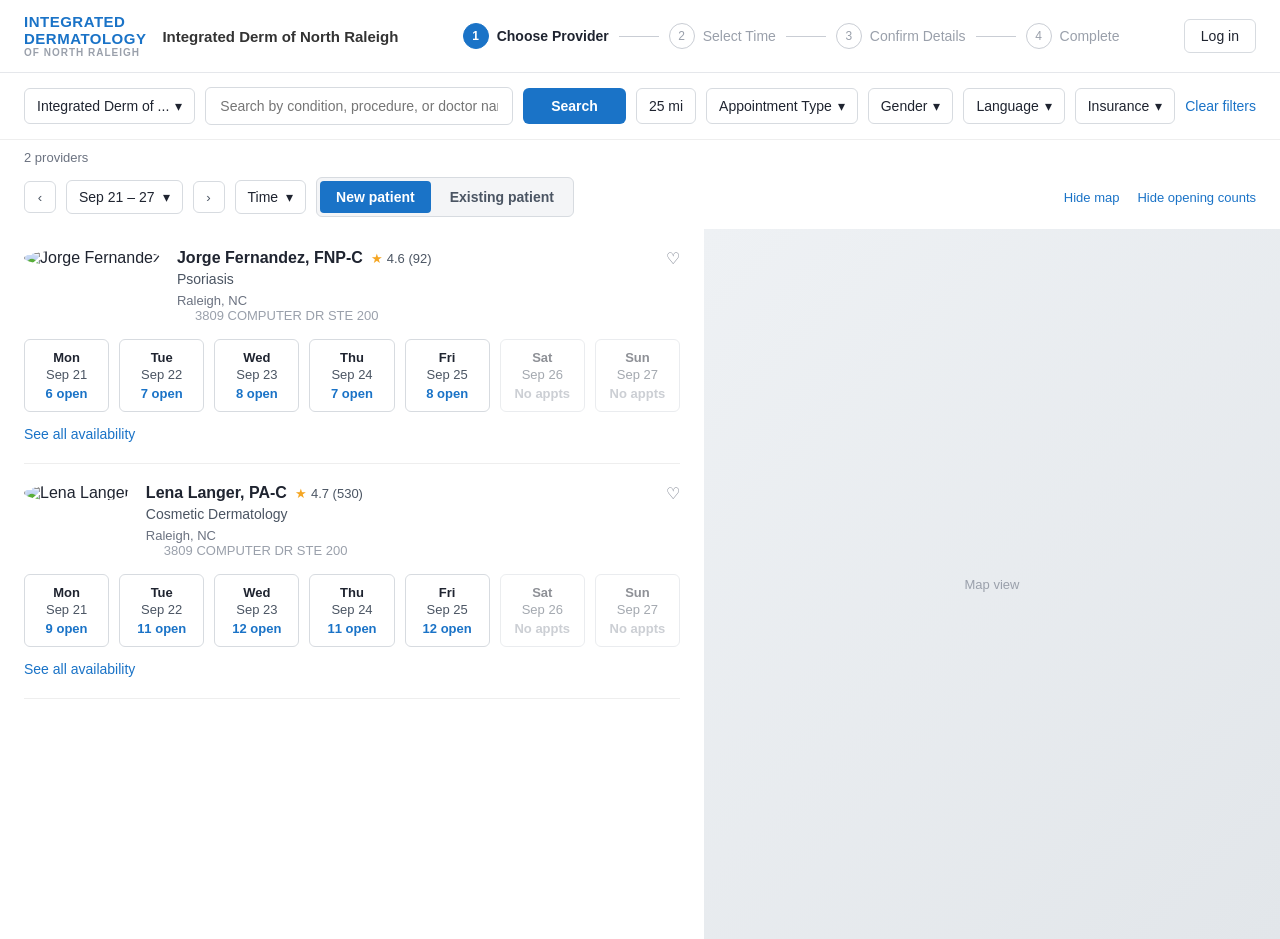
==== index.html @ 8ef36b45 "Add OLS scheduler prototype with patient-type slot filtering Recreates the four-step online schedule" ====
<!DOCTYPE html>
<html lang="en">
<head>
<meta charset="UTF-8">
<meta name="viewport" content="width=device-width, initial-scale=1.0">
<title>Integrated Derm of North Raleigh - Choose Provider</title>
<link rel="stylesheet" href="css/styles.css">
</head>
<body>

<header class="header">
  <div class="header-left">
    <a class="logo" href="index.html">
      <span class="brand-main">INTEGRATED</span>
      <span class="brand-main">DERMATOLOGY</span>
      <span class="brand-sub">OF NORTH RALEIGH</span>
    </a>
    <div class="practice-name">Integrated Derm of North Raleigh</div>
  </div>

  <div class="steps">
    <div class="step active">
      <span class="step-circle">1</span>
      <span class="step-label">Choose Provider</span>
    </div>
    <div class="step-line"></div>
    <div class="step">
      <span class="step-circle">2</span>
      <span class="step-label">Select Time</span>
    </div>
    <div class="step-line"></div>
    <div class="step">
      <span class="step-circle">3</span>
      <span class="step-label">Confirm Details</span>
    </div>
    <div class="step-line"></div>
    <div class="step">
      <span class="step-circle">4</span>
      <span class="step-label">Complete</span>
    </div>
  </div>

  <button class="login-btn">Log in</button>
</header>

<div class="search-bar">
  <div class="select-box">Integrated Derm of ... <span>&#9662;</span></div>
  <div class="search-input-wrap">
    <input type="text" placeholder="Search by condition, procedure, or doctor name">
  </div>
  <button class="search-btn">Search</button>
  <div class="select-box">25 mi</div>
  <div class="select-box">Appointment Type <span>&#9662;</span></div>
  <div class="select-box">Gender <span>&#9662;</span></div>
  <div class="select-box">Language <span>&#9662;</span></div>
  <div class="select-box">Insurance <span>&#9662;</span></div>
  <div class="clear-filters">Clear filters</div>
</div>

<div class="result-count">2 providers</div>

<div class="toolbar-row">
  <div class="toolbar-left">
    <button class="icon-btn">&#8249;</button>
    <div class="date-pill">Sep 21 &ndash; 27 <span>&#9662;</span></div>
    <button class="icon-btn">&#8250;</button>
    <div class="time-pill">Time <span>&#9662;</span></div>
    <div class="patient-type-toggle" id="patient-type-toggle" role="group" aria-label="Appointments for">
      <button type="button" class="patient-type-option" data-patient-type="new">New patient</button>
      <button type="button" class="patient-type-option" data-patient-type="established">Existing patient</button>
    </div>
  </div>
  <div class="toolbar-right">
    <span>Hide map</span>
    <span>Hide opening counts</span>
  </div>
</div>

<div class="split-layout">
  <div class="results-col">

    <div class="provider-card">
      <div class="provider-card-top">
        <a href="provider-profile.html"><img class="avatar" src="https://i.pravatar.cc/120?img=13" alt="Jorge Fernandez"></a>
        <div class="provider-info">
          <div class="provider-name-row">
            <a class="provider-name" href="provider-profile.html">Jorge Fernandez, FNP-C</a>
            <span class="rating"><span class="star">&#9733;</span> 4.6 (92)</span>
          </div>
          <div class="provider-specialty">Psoriasis</div>
          <div class="provider-location">Raleigh, NC</div>
          <div class="provider-address">3809 COMPUTER DR STE 200</div>
        </div>
        <div class="provider-card-icons">
          <span>&#9825;</span>
        </div>
      </div>

      <div class="day-slots" data-day-counts="1"></div>

      <a class="see-availability" href="select-time.html">See all availability</a>
    </div>

    <div class="provider-card">
      <div class="provider-card-top">
        <a href="#"><img class="avatar" src="https://i.pravatar.cc/120?img=45" alt="Lena Langer"></a>
        <div class="provider-info">
          <div class="provider-name-row">
            <a class="provider-name" href="#">Lena Langer, PA-C</a>
            <span class="rating"><span class="star">&#9733;</span> 4.7 (530)</span>
          </div>
          <div class="provider-specialty">Cosmetic Dermatology</div>
          <div class="provider-location">Raleigh, NC</div>
          <div class="provider-address">3809 COMPUTER DR STE 200</div>
        </div>
        <div class="provider-card-icons">
          <span>&#9825;</span>
        </div>
      </div>

      <div class="day-slots" data-day-counts="1.5"></div>

      <a class="see-availability" href="select-time.html">See all availability</a>
    </div>

  </div>

  <div class="map-col">
    <div class="map-placeholder">Map view</div>
  </div>
</div>

<script src="js/scheduler.js"></script>
<script>
  initSearchResults({ toggleSelector: '#patient-type-toggle' });
</script>

</body>
</html>
---- css/styles.css ----
* {
  box-sizing: border-box;
}

body {
  margin: 0;
  font-family: -apple-system, BlinkMacSystemFont, "Segoe UI", Roboto, Helvetica, Arial, sans-serif;
  color: #1f2430;
  background: #ffffff;
}

a {
  text-decoration: none;
  color: inherit;
}

button {
  font-family: inherit;
  cursor: pointer;
}

/* Header */
.header {
  display: flex;
  align-items: center;
  justify-content: space-between;
  padding: 14px 24px;
  border-bottom: 1px solid #e5e7eb;
  flex-wrap: wrap;
  gap: 12px;
}

.header-left {
  display: flex;
  align-items: center;
  gap: 16px;
}

.logo {
  display: flex;
  flex-direction: column;
  line-height: 1.1;
  font-weight: 700;
  letter-spacing: 0.5px;
  color: #9aa0ab;
  font-size: 13px;
  white-space: nowrap;
}

.logo .brand-main {
  color: #1a73c7;
  font-size: 15px;
}

.logo .brand-sub {
  font-size: 10px;
  letter-spacing: 1px;
}

.practice-name {
  font-weight: 600;
  font-size: 15px;
  color: #333;
}

.steps {
  display: flex;
  align-items: center;
  gap: 10px;
  flex-wrap: wrap;
}

.step {
  display: flex;
  align-items: center;
  gap: 8px;
  font-size: 14px;
  color: #9aa0ab;
}

.step.active {
  color: #1f2430;
  font-weight: 600;
}

.step-circle {
  width: 26px;
  height: 26px;
  border-radius: 50%;
  border: 1.5px solid #c9cdd4;
  display: flex;
  align-items: center;
  justify-content: center;
  font-size: 12px;
  color: #9aa0ab;
  flex-shrink: 0;
}

.step.active .step-circle {
  background: #1a73c7;
  border-color: #1a73c7;
  color: #fff;
}

.step.done .step-circle {
  background: #1a73c7;
  border-color: #1a73c7;
  color: #fff;
}

.step-line {
  width: 40px;
  height: 1px;
  background: #c9cdd4;
}

.step-line.done {
  background: #1a73c7;
}

.login-btn {
  display: flex;
  align-items: center;
  gap: 8px;
  border: 1px solid #d7dbe0;
  border-radius: 6px;
  padding: 8px 16px;
  background: #fff;
  font-size: 14px;
  font-weight: 500;
  color: #1f2430;
  white-space: nowrap;
}

/* Search bar */
.search-bar {
  display: flex;
  align-items: center;
  gap: 10px;
  padding: 14px 24px;
  border-bottom: 1px solid #eee;
  flex-wrap: wrap;
}

.select-box,
.input-box {
  border: 1px solid #d7dbe0;
  border-radius: 6px;
  padding: 9px 12px;
  font-size: 14px;
  color: #1f2430;
  background: #fff;
}

.select-box {
  display: flex;
  align-items: center;
  gap: 6px;
  white-space: nowrap;
}

.search-input-wrap {
  flex: 1;
  min-width: 220px;
  display: flex;
  align-items: center;
  gap: 8px;
  border: 1px solid #d7dbe0;
  border-radius: 6px;
  padding: 9px 12px;
}

.search-input-wrap input {
  border: none;
  outline: none;
  font-size: 14px;
  flex: 1;
  color: #1f2430;
}

.search-btn {
  background: #1a73c7;
  color: #fff;
  border: none;
  border-radius: 6px;
  padding: 10px 28px;
  font-size: 14px;
  font-weight: 600;
}

.clear-filters {
  color: #1a73c7;
  font-size: 14px;
  cursor: pointer;
  white-space: nowrap;
}

.result-count {
  padding: 10px 24px 0;
  font-size: 13px;
  color: #6b7280;
}

/* Date/toolbar row */
.toolbar-row {
  display: flex;
  align-items: center;
  justify-content: space-between;
  padding: 12px 24px;
  flex-wrap: wrap;
  gap: 10px;
}

.toolbar-left {
  display: flex;
  align-items: center;
  gap: 10px;
  flex-wrap: wrap;
}

.icon-btn {
  border: 1px solid #d7dbe0;
  background: #fff;
  border-radius: 6px;
  width: 32px;
  height: 32px;
  display: flex;
  align-items: center;
  justify-content: center;
  color: #4b5563;
}

.date-pill,
.time-pill {
  display: flex;
  align-items: center;
  gap: 8px;
  border: 1px solid #d7dbe0;
  border-radius: 6px;
  padding: 8px 12px;
  font-size: 14px;
}

.toolbar-right {
  display: flex;
  align-items: center;
  gap: 18px;
  font-size: 13px;
  color: #1a73c7;
}

.toolbar-right span {
  display: flex;
  align-items: center;
  gap: 6px;
  cursor: pointer;
}

/* Split layout: list + map */
.split-layout {
  display: flex;
  align-items: flex-start;
}

.results-col {
  flex: 1;
  min-width: 0;
  padding: 0 24px 24px;
}

.map-col {
  width: 45%;
  min-width: 320px;
  height: calc(100vh - 190px);
  position: sticky;
  top: 0;
  background: #e8eaed;
}

.map-placeholder {
  width: 100%;
  height: 100%;
  background: linear-gradient(135deg, #eef1f4, #e2e6ea);
  display: flex;
  align-items: center;
  justify-content: center;
  color: #9aa0ab;
  font-size: 13px;
  position: relative;
  overflow: hidden;
}

/* Provider card */
.provider-card {
  border-bottom: 1px solid #eee;
  padding: 20px 0;
}

.provider-card-top {
  display: flex;
  gap: 16px;
  align-items: flex-start;
}

.avatar {
  width: 64px;
  height: 64px;
  border-radius: 50%;
  object-fit: cover;
  flex-shrink: 0;
}

.provider-info {
  flex: 1;
}

.provider-name-row {
  display: flex;
  align-items: center;
  gap: 8px;
}

.provider-name {
  font-weight: 700;
  font-size: 16px;
}

.rating {
  display: flex;
  align-items: center;
  gap: 4px;
  font-size: 13px;
  color: #4b5563;
}

.rating .star {
  color: #f5a623;
}

.provider-specialty {
  font-size: 14px;
  color: #4b5563;
  margin-top: 4px;
}

.provider-location {
  font-size: 13px;
  color: #6b7280;
  margin-top: 6px;
  display: flex;
  align-items: center;
  gap: 4px;
}

.provider-address {
  font-size: 13px;
  color: #9aa0ab;
  margin-left: 18px;
}

.provider-card-icons {
  display: flex;
  gap: 14px;
  color: #6b7280;
  font-size: 16px;
}

.day-slots {
  display: grid;
  grid-template-columns: repeat(7, 1fr);
  gap: 10px;
  margin-top: 16px;
}

.day-slot {
  border: 1px solid #d7dbe0;
  border-radius: 6px;
  padding: 10px 6px;
  text-align: center;
  font-size: 13px;
  cursor: pointer;
}

.day-slot .day-name {
  font-weight: 600;
  color: #1f2430;
}

.day-slot .day-date {
  color: #4b5563;
  margin-top: 2px;
}

.day-slot .day-open {
  color: #1a73c7;
  margin-top: 4px;
  font-weight: 600;
}

.day-slot.disabled {
  opacity: 0.5;
  cursor: default;
}

.day-slot.disabled .day-open {
  color: #9aa0ab;
}

.see-availability {
  color: #1a73c7;
  font-size: 14px;
  margin-top: 14px;
  display: inline-block;
  cursor: pointer;
}

/* Page shell for step 2 / 3 / 4 */
.page-shell {
  background: #f4f5f7;
  min-height: calc(100vh - 65px);
  padding: 32px 24px;
}

.content-wrap {
  max-width: 960px;
  margin: 0 auto;
}

.content-wrap-row {
  max-width: 1180px;
  margin: 0 auto;
  display: flex;
  gap: 24px;
  align-items: flex-start;
}

.content-main {
  flex: 1;
  min-width: 0;
}

.content-side {
  width: 300px;
  flex-shrink: 0;
  display: flex;
  flex-direction: column;
  gap: 16px;
}

.page-title-row {
  display: flex;
  align-items: center;
  justify-content: space-between;
  margin-bottom: 20px;
}

.page-title {
  font-size: 24px;
  font-weight: 700;
}

.back-link {
  display: flex;
  align-items: center;
  gap: 6px;
  color: #1a73c7;
  font-size: 14px;
  cursor: pointer;
}

.card {
  background: #fff;
  border: 1px solid #e5e7eb;
  border-radius: 10px;
  padding: 20px;
  margin-bottom: 20px;
}

.provider-summary {
  display: flex;
  align-items: center;
  gap: 16px;
}

.provider-summary .avatar {
  width: 56px;
  height: 56px;
}

.provider-summary-info .provider-name {
  font-size: 17px;
}

.provider-summary-info .provider-location {
  margin-top: 4px;
}

.section-label {
  font-weight: 700;
  font-size: 15px;
  margin-bottom: 12px;
}

.appt-type-pill {
  display: flex;
  align-items: center;
  justify-content: center;
  gap: 8px;
  background: #eaf2fb;
  border: 1px solid #1a73c7;
  color: #1a73c7;
  border-radius: 6px;
  padding: 12px;
  font-weight: 600;
  font-size: 14px;
  margin-bottom: 24px;
}

.day-heading {
  font-weight: 700;
  font-size: 15px;
  margin: 20px 0 10px;
}

/* Patient type selector */
.patient-type-row {
  margin-bottom: 20px;
}

/* Filter bar above the slot grid */
.appt-filter-row {
  display: flex;
  align-items: flex-end;
  gap: 16px;
  flex-wrap: wrap;
  padding-bottom: 20px;
  margin-bottom: 4px;
  border-bottom: 1px solid #eef0f2;
}

.appt-filter-group {
  display: flex;
  flex-direction: column;
  gap: 6px;
  min-width: 0;
}

.appt-filter-row > .appt-filter-group:last-child {
  margin-left: auto;
}

.appt-filter-group--grow {
  flex: 0 1 260px;
  min-width: 180px;
}

.appt-filter-label {
  font-size: 12px;
  font-weight: 600;
  color: #6b7280;
  letter-spacing: 0.2px;
}

.appt-type-select {
  height: 40px;
  width: 100%;
  border: 1px solid #d7dbe0;
  border-radius: 6px;
  padding: 0 34px 0 12px;
  font-size: 14px;
  font-family: inherit;
  color: #1f2430;
  background-color: #fff;
  background-image: linear-gradient(45deg, transparent 50%, #6b7280 50%),
    linear-gradient(135deg, #6b7280 50%, transparent 50%);
  background-position: calc(100% - 17px) 17px, calc(100% - 12px) 17px;
  background-size: 5px 5px, 5px 5px;
  background-repeat: no-repeat;
  -webkit-appearance: none;
  -moz-appearance: none;
  appearance: none;
}

.appt-type-select:focus {
  outline: none;
  border-color: #1a73c7;
  box-shadow: 0 0 0 3px rgba(26, 115, 199, 0.15);
}

.book-toolbar-filters {
  display: flex;
  align-items: flex-end;
  gap: 16px;
  flex-wrap: wrap;
}

.available-times-label {
  margin-top: 20px;
}

/* First day heading follows a section label, so it needs less top margin */
#availability .day-heading:first-child {
  margin-top: 0;
}

.patient-type-toggle {
  display: inline-flex;
  height: 40px;
  padding: 3px;
  gap: 3px;
  border: 1px solid #d7dbe0;
  border-radius: 6px;
  background: #f4f5f7;
}

.patient-type-option {
  border: none;
  border-radius: 4px;
  background: transparent;
  color: #4b5563;
  font-size: 14px;
  font-weight: 600;
  padding: 0 16px;
  white-space: nowrap;
  transition: background-color 0.12s ease, color 0.12s ease;
}

.patient-type-option:hover:not(.active) {
  color: #1f2430;
}

.patient-type-option.active {
  background: #1a73c7;
  color: #fff;
}

/* Conflict messaging */
.conflict-banner {
  border: 1px solid #f0c2c2;
  background: #fdf3f3;
  border-radius: 8px;
  padding: 14px 16px;
  margin-bottom: 20px;
}

.conflict-title {
  font-weight: 700;
  font-size: 14px;
  color: #a62b2b;
  margin-bottom: 4px;
}

.conflict-body {
  font-size: 13px;
  color: #6b7280;
}

/* Prototype-only testing controls */
.proto-panel {
  border: 1px dashed #b08400;
  background: #fffbea;
  border-radius: 8px;
  padding: 16px;
  margin-top: 24px;
}

.proto-panel-label {
  font-size: 11px;
  font-weight: 700;
  letter-spacing: 1px;
  text-transform: uppercase;
  color: #7a5c00;
  margin-bottom: 4px;
}

.proto-panel-note {
  font-size: 13px;
  color: #6b7280;
  margin-bottom: 12px;
}

.proto-panel-actions {
  display: flex;
  gap: 12px;
  flex-wrap: wrap;
}

.proto-btn {
  flex: 1;
  min-width: 200px;
  border: 1px solid #b08400;
  background: #fff;
  color: #7a5c00;
  border-radius: 6px;
  padding: 12px 16px;
  font-size: 14px;
  font-weight: 600;
}

.time-slots {
  display: grid;
  grid-template-columns: repeat(6, 1fr);
  gap: 10px;
}

.time-slot {
  border: 1px solid #d7dbe0;
  border-radius: 6px;
  padding: 10px 4px;
  text-align: center;
  font-size: 13px;
  color: #1a73c7;
  background: #fff;
}

.time-slot.more {
  color: #9aa0ab;
  background: #f4f5f7;
}

.no-appts {
  color: #9aa0ab;
  font-size: 14px;
}

.show-more-btn {
  width: 100%;
  border: 1px solid #d7dbe0;
  border-radius: 6px;
  padding: 12px;
  background: #fff;
  font-weight: 600;
  font-size: 14px;
  margin-top: 20px;
}

/* Provider profile page */
.profile-header-card {
  display: flex;
  align-items: flex-start;
  justify-content: space-between;
  gap: 16px;
}

.profile-header-left {
  display: flex;
  gap: 16px;
}

.profile-header-left .avatar {
  width: 72px;
  height: 72px;
}

.profile-name {
  font-size: 20px;
  font-weight: 700;
}

.profile-specialty {
  font-size: 14px;
  color: #4b5563;
  margin-top: 4px;
}

.profile-rating {
  display: flex;
  align-items: center;
  gap: 6px;
  font-size: 14px;
  margin-top: 6px;
}

.profile-location {
  font-size: 14px;
  color: #6b7280;
  margin-top: 8px;
  display: flex;
  align-items: center;
  gap: 6px;
}

.first-available {
  display: inline-flex;
  align-items: center;
  gap: 8px;
  background: #eaf2fb;
  color: #1a73c7;
  border-radius: 6px;
  padding: 8px 12px;
  font-size: 13px;
  font-weight: 600;
  margin-top: 14px;
}

.tag {
  display: inline-block;
  background: #f1f2f4;
  border-radius: 6px;
  padding: 6px 12px;
  font-size: 13px;
  color: #374151;
  margin: 0 8px 8px 0;
}

.appt-type-pill-btn {
  background: #1a73c7;
  color: #fff;
  border: none;
  border-radius: 6px;
  padding: 10px 20px;
  font-weight: 600;
  font-size: 14px;
  display: flex;
  align-items: center;
  gap: 8px;
}

.book-toolbar {
  display: flex;
  align-items: flex-end;
  justify-content: space-between;
  padding-bottom: 20px;
  margin-bottom: 4px;
  border-bottom: 1px solid #eef0f2;
  flex-wrap: wrap;
  gap: 16px;
}

.week-nav {
  display: flex;
  align-items: center;
  gap: 8px;
  height: 40px;
}

.week-nav .icon-btn {
  height: 40px;
  width: 36px;
}

.week-pill {
  display: flex;
  align-items: center;
  gap: 8px;
  height: 40px;
  border: 1px solid #d7dbe0;
  border-radius: 6px;
  padding: 0 12px;
  font-size: 14px;
}

.office-location-name {
  font-weight: 600;
  margin-bottom: 6px;
}

.office-location-row {
  display: flex;
  align-items: center;
  gap: 8px;
  font-size: 14px;
  color: #4b5563;
  margin-top: 6px;
}

.similar-provider-row {
  display: flex;
  align-items: center;
  gap: 12px;
  padding: 12px 0;
  border-bottom: 1px solid #eee;
}

.similar-provider-row:last-child {
  border-bottom: none;
}

.similar-provider-row .avatar {
  width: 44px;
  height: 44px;
}

.similar-provider-name {
  font-weight: 600;
  font-size: 14px;
}

.similar-provider-specialty {
  font-size: 13px;
  color: #6b7280;
}

.similar-provider-rating {
  font-size: 13px;
  color: #4b5563;
  display: flex;
  align-items: center;
  gap: 4px;
  margin-top: 2px;
}

/* Confirm details page */
.appt-summary-row {
  display: flex;
  align-items: center;
  justify-content: space-between;
}

.appt-summary-datetime {
  text-align: right;
  display: flex;
  align-items: center;
  gap: 10px;
}

.appt-summary-datetime .date {
  font-weight: 700;
  font-size: 15px;
}

.appt-summary-datetime .time {
  color: #4b5563;
  font-size: 14px;
}

.login-quicker-btn {
  width: 100%;
  border: 1px solid #1a73c7;
  background: #eaf2fb;
  color: #1a73c7;
  border-radius: 6px;
  padding: 14px;
  font-weight: 600;
  font-size: 14px;
  display: flex;
  align-items: center;
  justify-content: center;
  gap: 8px;
  margin-bottom: 24px;
}

.form-row {
  display: grid;
  grid-template-columns: 1fr 1fr 1fr;
  gap: 16px;
  margin-bottom: 20px;
}

.form-group label {
  display: block;
  font-weight: 600;
  font-size: 14px;
  margin-bottom: 8px;
}

.required {
  color: #d64545;
}

.form-group input,
.form-group select,
.form-group textarea {
  width: 100%;
  border: 1px solid #d7dbe0;
  border-radius: 6px;
  padding: 11px 12px;
  font-size: 14px;
  font-family: inherit;
  color: #1f2430;
}

.form-group textarea {
  resize: vertical;
  min-height: 90px;
}

.hipaa-notice {
  background: #f4f5f7;
  border-radius: 8px;
  padding: 16px;
  margin: 24px 0;
}

.hipaa-notice-title {
  display: flex;
  align-items: center;
  gap: 8px;
  font-weight: 700;
  font-size: 14px;
  margin-bottom: 6px;
}

.hipaa-notice-body {
  font-size: 13px;
  color: #6b7280;
  margin-left: 24px;
}

.confirm-btn {
  width: 100%;
  background: #1a5aa8;
  color: #fff;
  border: none;
  border-radius: 6px;
  padding: 16px;
  font-weight: 700;
  font-size: 15px;
}

/* Complete page */
.complete-card {
  text-align: center;
  padding: 48px 24px;
}

.complete-icon {
  width: 64px;
  height: 64px;
  border-radius: 50%;
  background: #e6f4ea;
  color: #1e8e3e;
  display: flex;
  align-items: center;
  justify-content: center;
  font-size: 32px;
  margin: 0 auto 20px;
}

.complete-title {
  font-size: 22px;
  font-weight: 700;
  margin-bottom: 8px;
}

.complete-subtitle {
  color: #6b7280;
  font-size: 14px;
}

@media (max-width: 900px) {
  .split-layout {
    flex-direction: column;
  }
  .map-col {
    width: 100%;
    height: 320px;
    position: static;
  }
  .content-wrap-row {
    flex-direction: column;
  }
  .content-side {
    width: 100%;
  }
  .day-slots {
    grid-template-columns: repeat(3, 1fr);
  }
  .time-slots {
    grid-template-columns: repeat(3, 1fr);
  }
  .form-row {
    grid-template-columns: 1fr;
  }
  /* Once filters stack, left-align them instead of pushing the last one right */
  .appt-filter-row > .appt-filter-group:last-child {
    margin-left: 0;
  }
}

@media (max-width: 560px) {
  .appt-filter-group--grow {
    flex: 1 1 100%;
  }
  .patient-type-toggle {
    width: 100%;
  }
  .patient-type-option {
    flex: 1;
  }
  .header {
    flex-direction: column;
    align-items: flex-start;
  }
  .steps {
    order: 3;
    width: 100%;
    justify-content: space-between;
  }
  .step span.step-label {
    display: none;
  }
  .step-line {
    width: 16px;
  }
  .day-slots {
    grid-template-columns: repeat(2, 1fr);
  }
  .time-slots {
    grid-template-columns: repeat(2, 1fr);
  }
  .profile-header-card {
    flex-direction: column;
  }
}
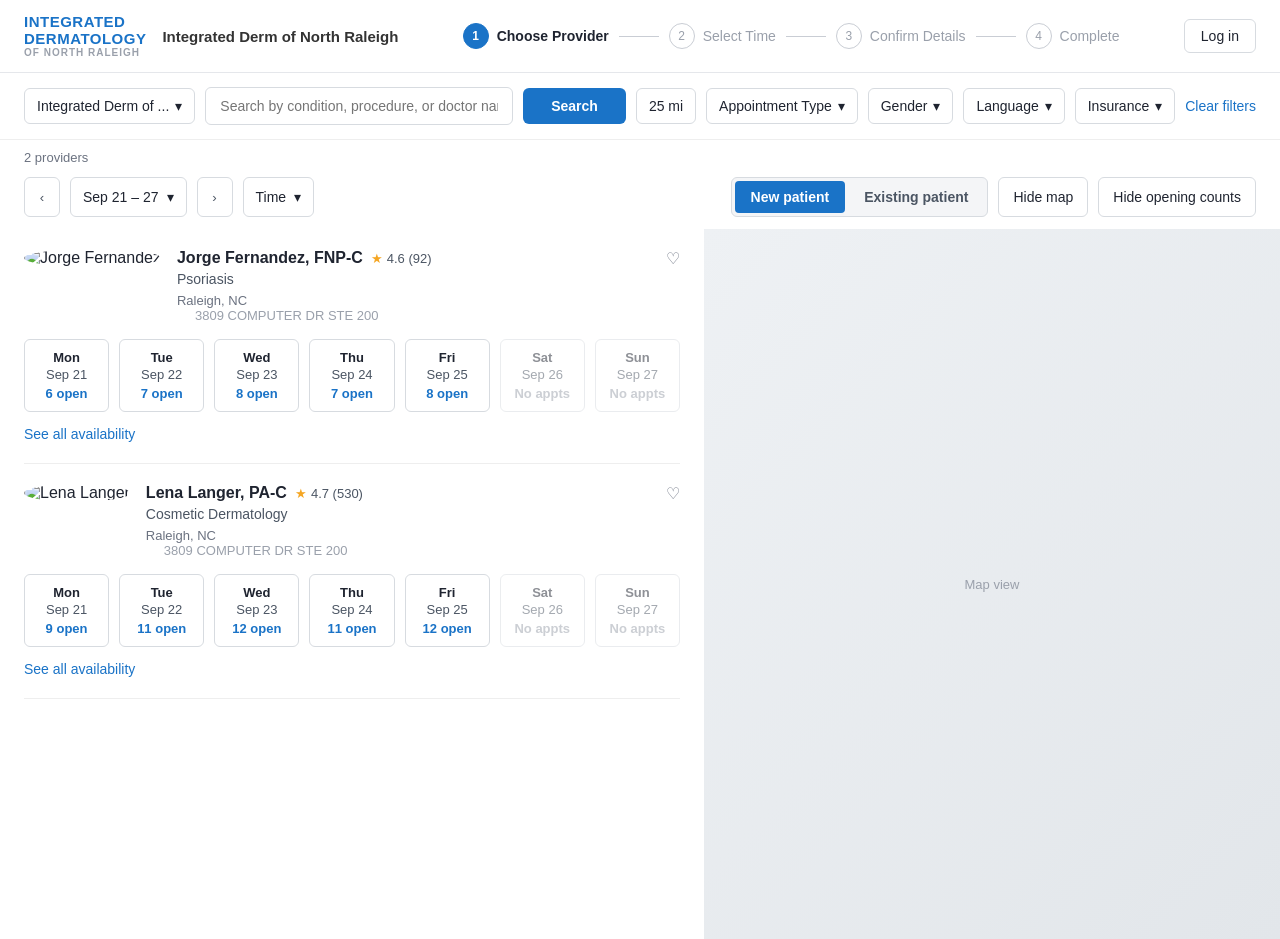
==== commit 6b9686e9: "Right-align step 1 toolbar controls and restore map toggles Move the patient-type toggle into the ri" ====
--- a/index.html
+++ b/index.html
@@ -65,14 +65,14 @@
     <div class="date-pill">Sep 21 &ndash; 27 <span>&#9662;</span></div>
     <button class="icon-btn">&#8250;</button>
     <div class="time-pill">Time <span>&#9662;</span></div>
+  </div>
+  <div class="toolbar-right">
     <div class="patient-type-toggle" id="patient-type-toggle" role="group" aria-label="Appointments for">
       <button type="button" class="patient-type-option" data-patient-type="new">New patient</button>
       <button type="button" class="patient-type-option" data-patient-type="established">Existing patient</button>
     </div>
-  </div>
-  <div class="toolbar-right">
-    <span>Hide map</span>
-    <span>Hide opening counts</span>
+    <button type="button" class="toolbar-toggle-btn">Hide map</button>
+    <button type="button" class="toolbar-toggle-btn">Hide opening counts</button>
   </div>
 </div>
 
--- a/css/styles.css
+++ b/css/styles.css
@@ -218,6 +218,11 @@
   flex-wrap: wrap;
 }
 
+.toolbar-left .icon-btn {
+  height: 40px;
+  width: 36px;
+}
+
 .icon-btn {
   border: 1px solid #d7dbe0;
   background: #fff;
@@ -235,25 +240,35 @@
   display: flex;
   align-items: center;
   gap: 8px;
-  border: 1px solid #d7dbe0;
-  border-radius: 6px;
-  padding: 8px 12px;
+  height: 40px;
+  border: 1px solid #d7dbe0;
+  border-radius: 6px;
+  padding: 0 12px;
   font-size: 14px;
 }
 
 .toolbar-right {
   display: flex;
   align-items: center;
-  gap: 18px;
+  gap: 10px;
   font-size: 13px;
   color: #1a73c7;
-}
-
-.toolbar-right span {
-  display: flex;
-  align-items: center;
-  gap: 6px;
-  cursor: pointer;
+  flex-wrap: wrap;
+}
+
+.toolbar-toggle-btn {
+  height: 40px;
+  border: 1px solid #d7dbe0;
+  border-radius: 6px;
+  background: #fff;
+  color: #1f2430;
+  font-size: 14px;
+  padding: 0 14px;
+  white-space: nowrap;
+}
+
+.toolbar-toggle-btn:hover {
+  background: #f4f5f7;
 }
 
 /* Split layout: list + map */
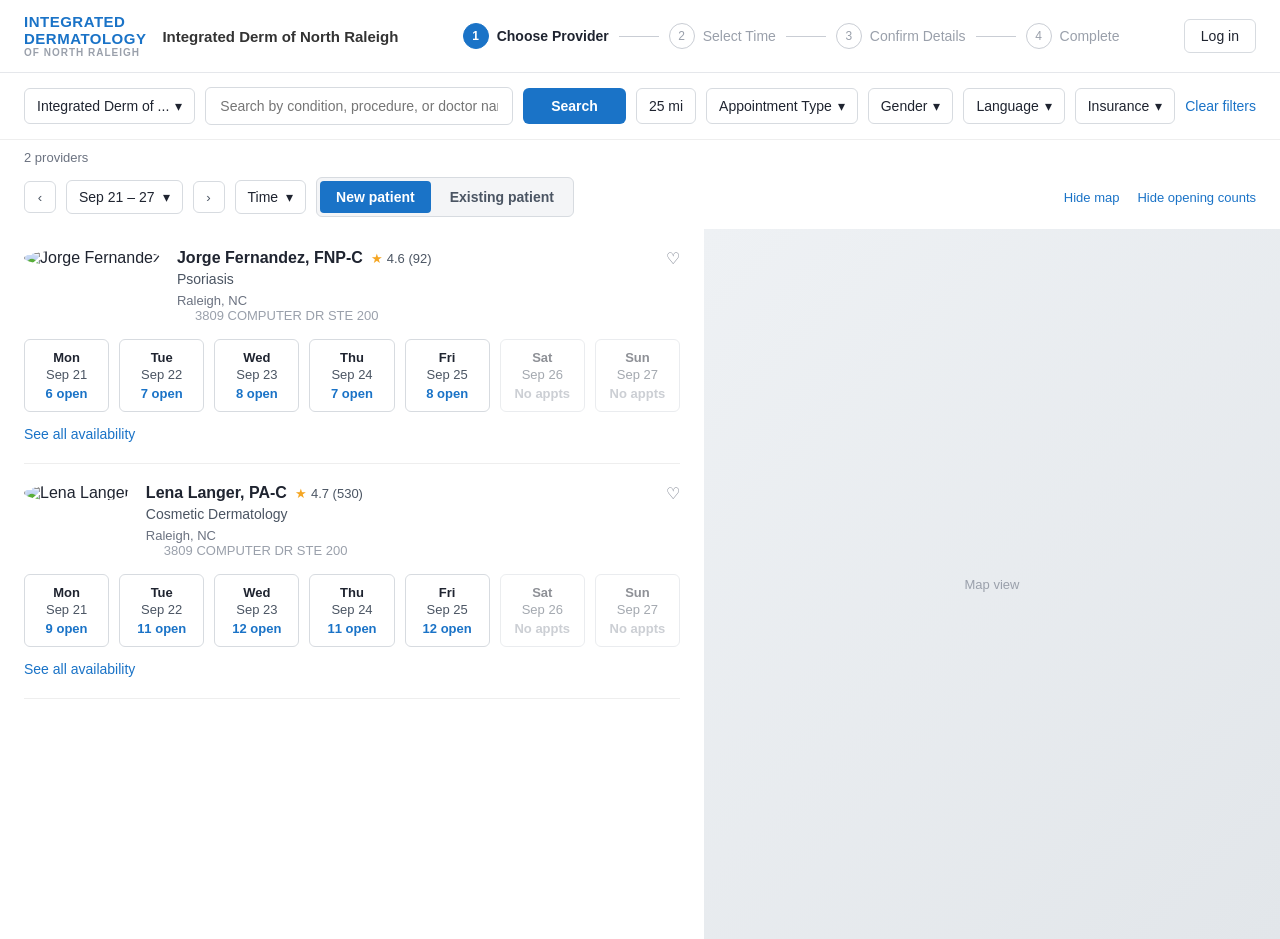
==== commit f9bb43a0: "Revert "Right-align step 1 toolbar controls and restore map toggles" This reverts commit 6b9686e9692" ====
--- a/index.html
+++ b/index.html
@@ -65,14 +65,14 @@
     <div class="date-pill">Sep 21 &ndash; 27 <span>&#9662;</span></div>
     <button class="icon-btn">&#8250;</button>
     <div class="time-pill">Time <span>&#9662;</span></div>
-  </div>
-  <div class="toolbar-right">
     <div class="patient-type-toggle" id="patient-type-toggle" role="group" aria-label="Appointments for">
       <button type="button" class="patient-type-option" data-patient-type="new">New patient</button>
       <button type="button" class="patient-type-option" data-patient-type="established">Existing patient</button>
     </div>
-    <button type="button" class="toolbar-toggle-btn">Hide map</button>
-    <button type="button" class="toolbar-toggle-btn">Hide opening counts</button>
+  </div>
+  <div class="toolbar-right">
+    <span>Hide map</span>
+    <span>Hide opening counts</span>
   </div>
 </div>
 
--- a/css/styles.css
+++ b/css/styles.css
@@ -218,11 +218,6 @@
   flex-wrap: wrap;
 }
 
-.toolbar-left .icon-btn {
-  height: 40px;
-  width: 36px;
-}
-
 .icon-btn {
   border: 1px solid #d7dbe0;
   background: #fff;
@@ -240,35 +235,25 @@
   display: flex;
   align-items: center;
   gap: 8px;
-  height: 40px;
   border: 1px solid #d7dbe0;
   border-radius: 6px;
-  padding: 0 12px;
+  padding: 8px 12px;
   font-size: 14px;
 }
 
 .toolbar-right {
   display: flex;
   align-items: center;
-  gap: 10px;
+  gap: 18px;
   font-size: 13px;
   color: #1a73c7;
-  flex-wrap: wrap;
-}
-
-.toolbar-toggle-btn {
-  height: 40px;
-  border: 1px solid #d7dbe0;
-  border-radius: 6px;
-  background: #fff;
-  color: #1f2430;
-  font-size: 14px;
-  padding: 0 14px;
-  white-space: nowrap;
-}
-
-.toolbar-toggle-btn:hover {
-  background: #f4f5f7;
+}
+
+.toolbar-right span {
+  display: flex;
+  align-items: center;
+  gap: 6px;
+  cursor: pointer;
 }
 
 /* Split layout: list + map */
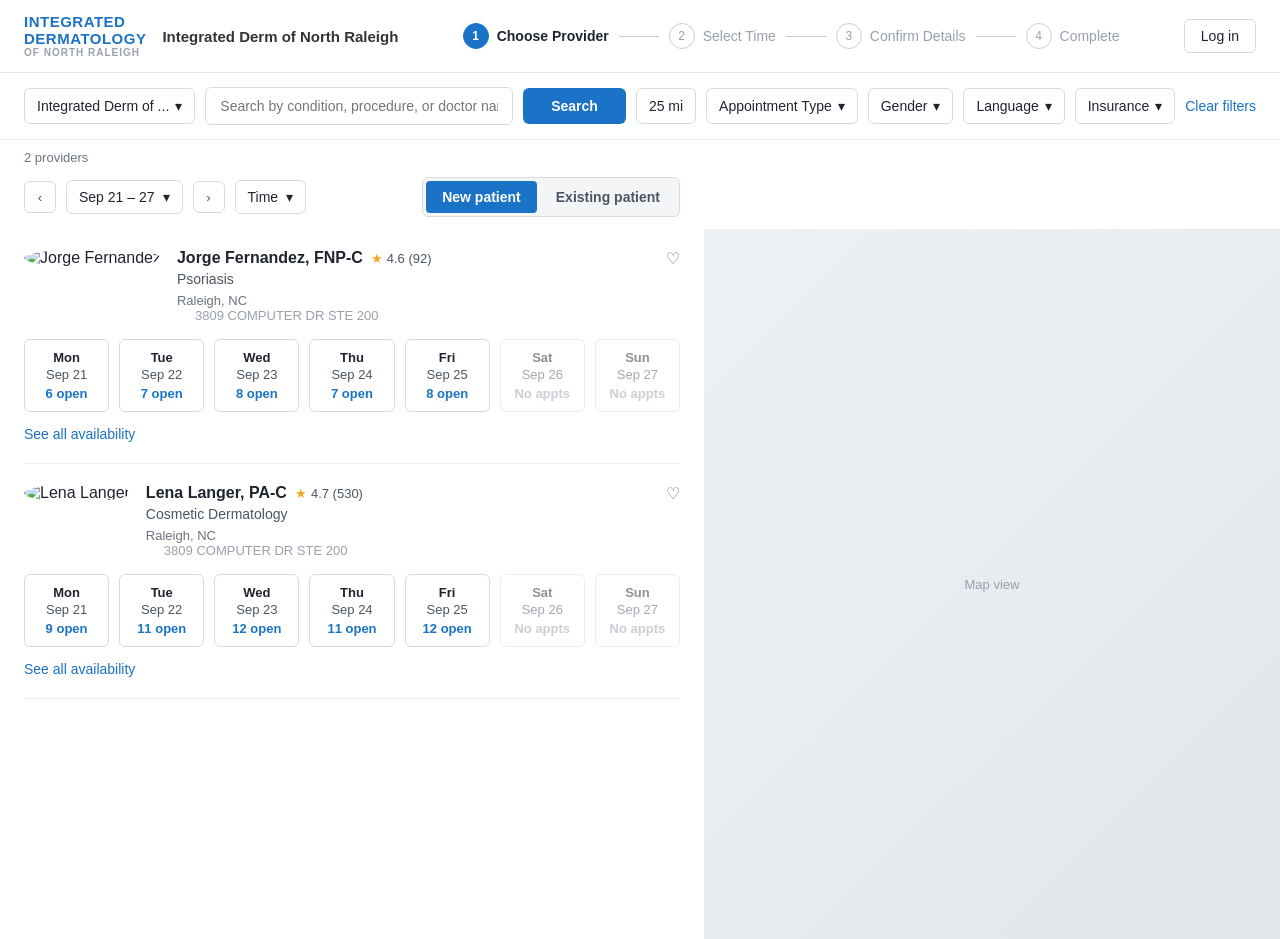
==== commit 9e271812: "Right-align patient-type toggle and drop map view controls Move the toggle into the right-hand toolb" ====
--- a/index.html
+++ b/index.html
@@ -65,14 +65,12 @@
     <div class="date-pill">Sep 21 &ndash; 27 <span>&#9662;</span></div>
     <button class="icon-btn">&#8250;</button>
     <div class="time-pill">Time <span>&#9662;</span></div>
+  </div>
+  <div class="toolbar-right">
     <div class="patient-type-toggle" id="patient-type-toggle" role="group" aria-label="Appointments for">
       <button type="button" class="patient-type-option" data-patient-type="new">New patient</button>
       <button type="button" class="patient-type-option" data-patient-type="established">Existing patient</button>
     </div>
-  </div>
-  <div class="toolbar-right">
-    <span>Hide map</span>
-    <span>Hide opening counts</span>
   </div>
 </div>
 
--- a/css/styles.css
+++ b/css/styles.css
@@ -209,6 +209,14 @@
   padding: 12px 24px;
   flex-wrap: wrap;
   gap: 10px;
+}
+
+/* While the map sits beside the results, keep the toolbar over the results
+   column only so its right-aligned controls do not drift onto the map. */
+@media (min-width: 901px) {
+  .toolbar-row {
+    width: 55%;
+  }
 }
 
 .toolbar-left {
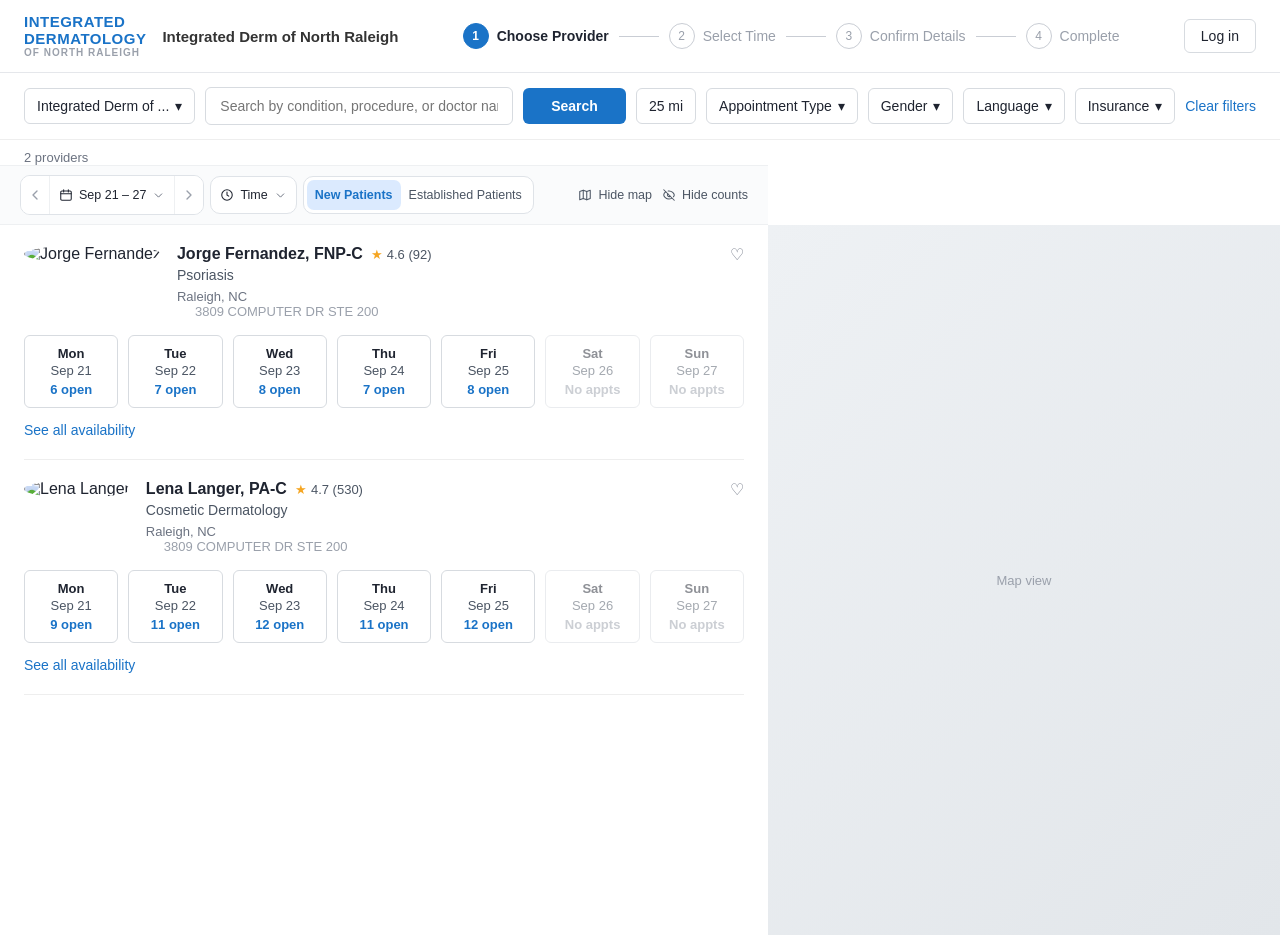
==== commit 7b9f157b: "Rename patient type to Established and rebuild the step 1 toolbar Switch the patient-facing wording " ====
--- a/index.html
+++ b/index.html
@@ -61,16 +61,43 @@
 
 <div class="toolbar-row">
   <div class="toolbar-left">
-    <button class="icon-btn">&#8249;</button>
-    <div class="date-pill">Sep 21 &ndash; 27 <span>&#9662;</span></div>
-    <button class="icon-btn">&#8250;</button>
-    <div class="time-pill">Time <span>&#9662;</span></div>
+    <div class="date-nav">
+      <button class="date-nav-arrow" aria-label="Previous week">
+        <svg viewBox="0 0 24 24" aria-hidden="true"><path d="M15 6l-6 6 6 6"/></svg>
+      </button>
+      <button class="date-nav-current">
+        <svg class="ctl-icon" viewBox="0 0 24 24" aria-hidden="true"><rect x="3" y="5" width="18" height="16" rx="2"/><path d="M8 3v4M16 3v4M3 10h18"/></svg>
+        <span>Sep 21 &ndash; 27</span>
+        <svg class="ctl-caret" viewBox="0 0 24 24" aria-hidden="true"><path d="M6 9l6 6 6-6"/></svg>
+      </button>
+      <button class="date-nav-arrow" aria-label="Next week">
+        <svg viewBox="0 0 24 24" aria-hidden="true"><path d="M9 6l6 6-6 6"/></svg>
+      </button>
+    </div>
+
+    <button class="ctl-pill">
+      <svg class="ctl-icon" viewBox="0 0 24 24" aria-hidden="true"><circle cx="12" cy="12" r="9"/><path d="M12 7v5l3 2"/></svg>
+      <span>Time</span>
+      <svg class="ctl-caret" viewBox="0 0 24 24" aria-hidden="true"><path d="M6 9l6 6 6-6"/></svg>
+    </button>
+
+    <span class="toolbar-divider" aria-hidden="true"></span>
+
+    <div class="patient-type-toggle" id="patient-type-toggle" role="group" aria-label="Patient type">
+      <button type="button" class="patient-type-option" data-patient-type="new">New Patients</button>
+      <button type="button" class="patient-type-option" data-patient-type="established">Established Patients</button>
+    </div>
   </div>
+
   <div class="toolbar-right">
-    <div class="patient-type-toggle" id="patient-type-toggle" role="group" aria-label="Appointments for">
-      <button type="button" class="patient-type-option" data-patient-type="new">New patient</button>
-      <button type="button" class="patient-type-option" data-patient-type="established">Existing patient</button>
-    </div>
+    <button type="button" class="toolbar-link-btn">
+      <svg class="ctl-icon" viewBox="0 0 24 24" aria-hidden="true"><path d="M9 4L3 6v14l6-2 6 2 6-2V4l-6 2-6-2z"/><path d="M9 4v14M15 6v14"/></svg>
+      <span>Hide map</span>
+    </button>
+    <button type="button" class="toolbar-link-btn">
+      <svg class="ctl-icon" viewBox="0 0 24 24" aria-hidden="true"><path d="M3 3l18 18"/><path d="M10.6 5.2A9.9 9.9 0 0112 5c5 0 9 4.5 9 7 0 .9-.5 2-1.4 3.1M6.4 6.5C3.9 8.1 3 10.2 3 12c0 2.5 4 7 9 7 1.6 0 3-.5 4.3-1.2"/><path d="M9.9 9.9a3 3 0 004.2 4.2"/></svg>
+      <span>Hide counts</span>
+    </button>
   </div>
 </div>
 
--- a/css/styles.css
+++ b/css/styles.css
@@ -201,28 +201,31 @@
   color: #6b7280;
 }
 
+/* The map sits beside the results column, so keep the toolbar inside the
+   results width and let its right-hand controls stop at the map edge. */
+@media (min-width: 901px) {
+  .toolbar-row {
+    width: 60%;
+  }
+}
+
 /* Date/toolbar row */
 .toolbar-row {
   display: flex;
   align-items: center;
   justify-content: space-between;
-  padding: 12px 24px;
+  gap: 10px;
+  padding: 9px 20px;
+  background: #fafbfc;
+  border-top: 1px solid #eef0f2;
+  border-bottom: 1px solid #eef0f2;
   flex-wrap: wrap;
-  gap: 10px;
-}
-
-/* While the map sits beside the results, keep the toolbar over the results
-   column only so its right-aligned controls do not drift onto the map. */
-@media (min-width: 901px) {
-  .toolbar-row {
-    width: 55%;
-  }
 }
 
 .toolbar-left {
   display: flex;
   align-items: center;
-  gap: 10px;
+  gap: 7px;
   flex-wrap: wrap;
 }
 
@@ -238,30 +241,128 @@
   color: #4b5563;
 }
 
-.date-pill,
-.time-pill {
-  display: flex;
-  align-items: center;
-  gap: 8px;
-  border: 1px solid #d7dbe0;
-  border-radius: 6px;
-  padding: 8px 12px;
-  font-size: 14px;
+/* Shared icon sizing for toolbar controls */
+.ctl-icon,
+.ctl-caret {
+  flex-shrink: 0;
+  fill: none;
+  stroke: currentColor;
+  stroke-width: 1.8;
+  stroke-linecap: round;
+  stroke-linejoin: round;
+}
+
+.ctl-icon {
+  width: 15px;
+  height: 15px;
+}
+
+.ctl-caret {
+  width: 15px;
+  height: 15px;
+  color: #6b7280;
+}
+
+/* Segmented date navigation: arrow | current | arrow */
+.date-nav {
+  display: flex;
+  align-items: stretch;
+  background: #fff;
+  border: 1px solid #dfe3e8;
+  border-radius: 10px;
+  overflow: hidden;
+}
+
+.date-nav-arrow,
+.date-nav-current {
+  display: flex;
+  align-items: center;
+  justify-content: center;
+  gap: 7px;
+  height: 38px;
+  border: none;
+  background: #fff;
+  color: #1f2430;
+  font-size: 14px;
+  font-family: inherit;
+}
+
+.date-nav-arrow {
+  width: 32px;
+  color: #9aa0ab;
+  padding: 0;
+}
+
+.date-nav-arrow svg {
+  width: 16px;
+  height: 16px;
+  fill: none;
+  stroke: currentColor;
+  stroke-width: 2;
+  stroke-linecap: round;
+  stroke-linejoin: round;
+}
+
+.date-nav-current {
+  padding: 0 11px;
+  border-left: 1px solid #eef0f2;
+  border-right: 1px solid #eef0f2;
+  font-size: 13px;
+  font-weight: 500;
+  white-space: nowrap;
+}
+
+.date-nav-arrow:hover,
+.date-nav-current:hover,
+.ctl-pill:hover {
+  background: #f4f5f7;
+}
+
+/* Standalone rounded control, e.g. the Time filter */
+.ctl-pill {
+  display: flex;
+  align-items: center;
+  gap: 7px;
+  height: 38px;
+  padding: 0 11px;
+  background: #fff;
+  border: 1px solid #dfe3e8;
+  border-radius: 10px;
+  font-size: 13px;
+  font-family: inherit;
+  font-weight: 500;
+  color: #1f2430;
+  white-space: nowrap;
+}
+
+.toolbar-divider {
+  width: 1px;
+  height: 26px;
+  background: #e1e5ea;
 }
 
 .toolbar-right {
   display: flex;
   align-items: center;
-  gap: 18px;
-  font-size: 13px;
-  color: #1a73c7;
-}
-
-.toolbar-right span {
+  gap: 12px;
+  flex-wrap: wrap;
+}
+
+.toolbar-link-btn {
   display: flex;
   align-items: center;
   gap: 6px;
-  cursor: pointer;
+  border: none;
+  background: none;
+  padding: 0;
+  font-size: 13px;
+  font-family: inherit;
+  color: #4b5563;
+  white-space: nowrap;
+}
+
+.toolbar-link-btn:hover {
+  color: #1f2430;
 }
 
 /* Split layout: list + map */
@@ -277,7 +378,7 @@
 }
 
 .map-col {
-  width: 45%;
+  width: 40%;
   min-width: 320px;
   height: calc(100vh - 190px);
   position: sticky;
@@ -613,22 +714,23 @@
 
 .patient-type-toggle {
   display: inline-flex;
-  height: 40px;
+  align-items: center;
+  height: 38px;
   padding: 3px;
-  gap: 3px;
-  border: 1px solid #d7dbe0;
-  border-radius: 6px;
-  background: #f4f5f7;
+  border: 1px solid #dfe3e8;
+  border-radius: 10px;
+  background: #fff;
 }
 
 .patient-type-option {
   border: none;
-  border-radius: 4px;
+  border-radius: 7px;
   background: transparent;
   color: #4b5563;
-  font-size: 14px;
-  font-weight: 600;
-  padding: 0 16px;
+  font-size: 13px;
+  font-weight: 500;
+  height: 100%;
+  padding: 0 10px;
   white-space: nowrap;
   transition: background-color 0.12s ease, color 0.12s ease;
 }
@@ -638,8 +740,9 @@
 }
 
 .patient-type-option.active {
-  background: #1a73c7;
-  color: #fff;
+  background: #dbeafe;
+  color: #1a73c7;
+  font-weight: 600;
 }
 
 /* Conflict messaging */
@@ -1076,15 +1179,91 @@
   }
 }
 
+/* Between 901 and 1400px the results column is too narrow for the full
+   control set, so drop the decorative divider and tighten spacing further
+   rather than let the row wrap. */
+@media (min-width: 901px) and (max-width: 1400px) {
+  .toolbar-divider {
+    display: none;
+  }
+  .toolbar-left {
+    gap: 6px;
+  }
+  .toolbar-right {
+    gap: 10px;
+  }
+  .patient-type-option {
+    padding: 0 8px;
+    font-size: 12.5px;
+  }
+  .date-nav-current,
+  .ctl-pill,
+  .toolbar-link-btn {
+    font-size: 12.5px;
+  }
+  .date-nav-current,
+  .ctl-pill {
+    padding: 0 9px;
+    gap: 6px;
+  }
+  .date-nav-arrow {
+    width: 28px;
+  }
+  .ctl-icon {
+    width: 14px;
+    height: 14px;
+  }
+  .ctl-caret {
+    width: 13px;
+    height: 13px;
+  }
+}
+
+/* Tightest desktop tier: the results column is very narrow here, so trim
+   padding and icon sizes to the minimum that stays legible. */
+@media (min-width: 901px) and (max-width: 1200px) {
+  .toolbar-left {
+    gap: 5px;
+  }
+  .toolbar-right {
+    gap: 8px;
+  }
+  .date-nav-current,
+  .ctl-pill {
+    padding: 0 7px;
+    gap: 5px;
+  }
+  .date-nav-arrow {
+    width: 24px;
+  }
+  .patient-type-option {
+    padding: 0 6px;
+  }
+  .date-nav-current,
+  .ctl-pill,
+  .toolbar-link-btn,
+  .patient-type-option {
+    font-size: 12px;
+  }
+  .toolbar-row {
+    padding: 9px 14px;
+  }
+}
+
 @media (max-width: 560px) {
   .appt-filter-group--grow {
     flex: 1 1 100%;
   }
+  .toolbar-divider {
+    display: none;
+  }
   .patient-type-toggle {
     width: 100%;
   }
   .patient-type-option {
     flex: 1;
+    padding: 0 8px;
+    min-width: 0;
   }
   .header {
     flex-direction: column;
